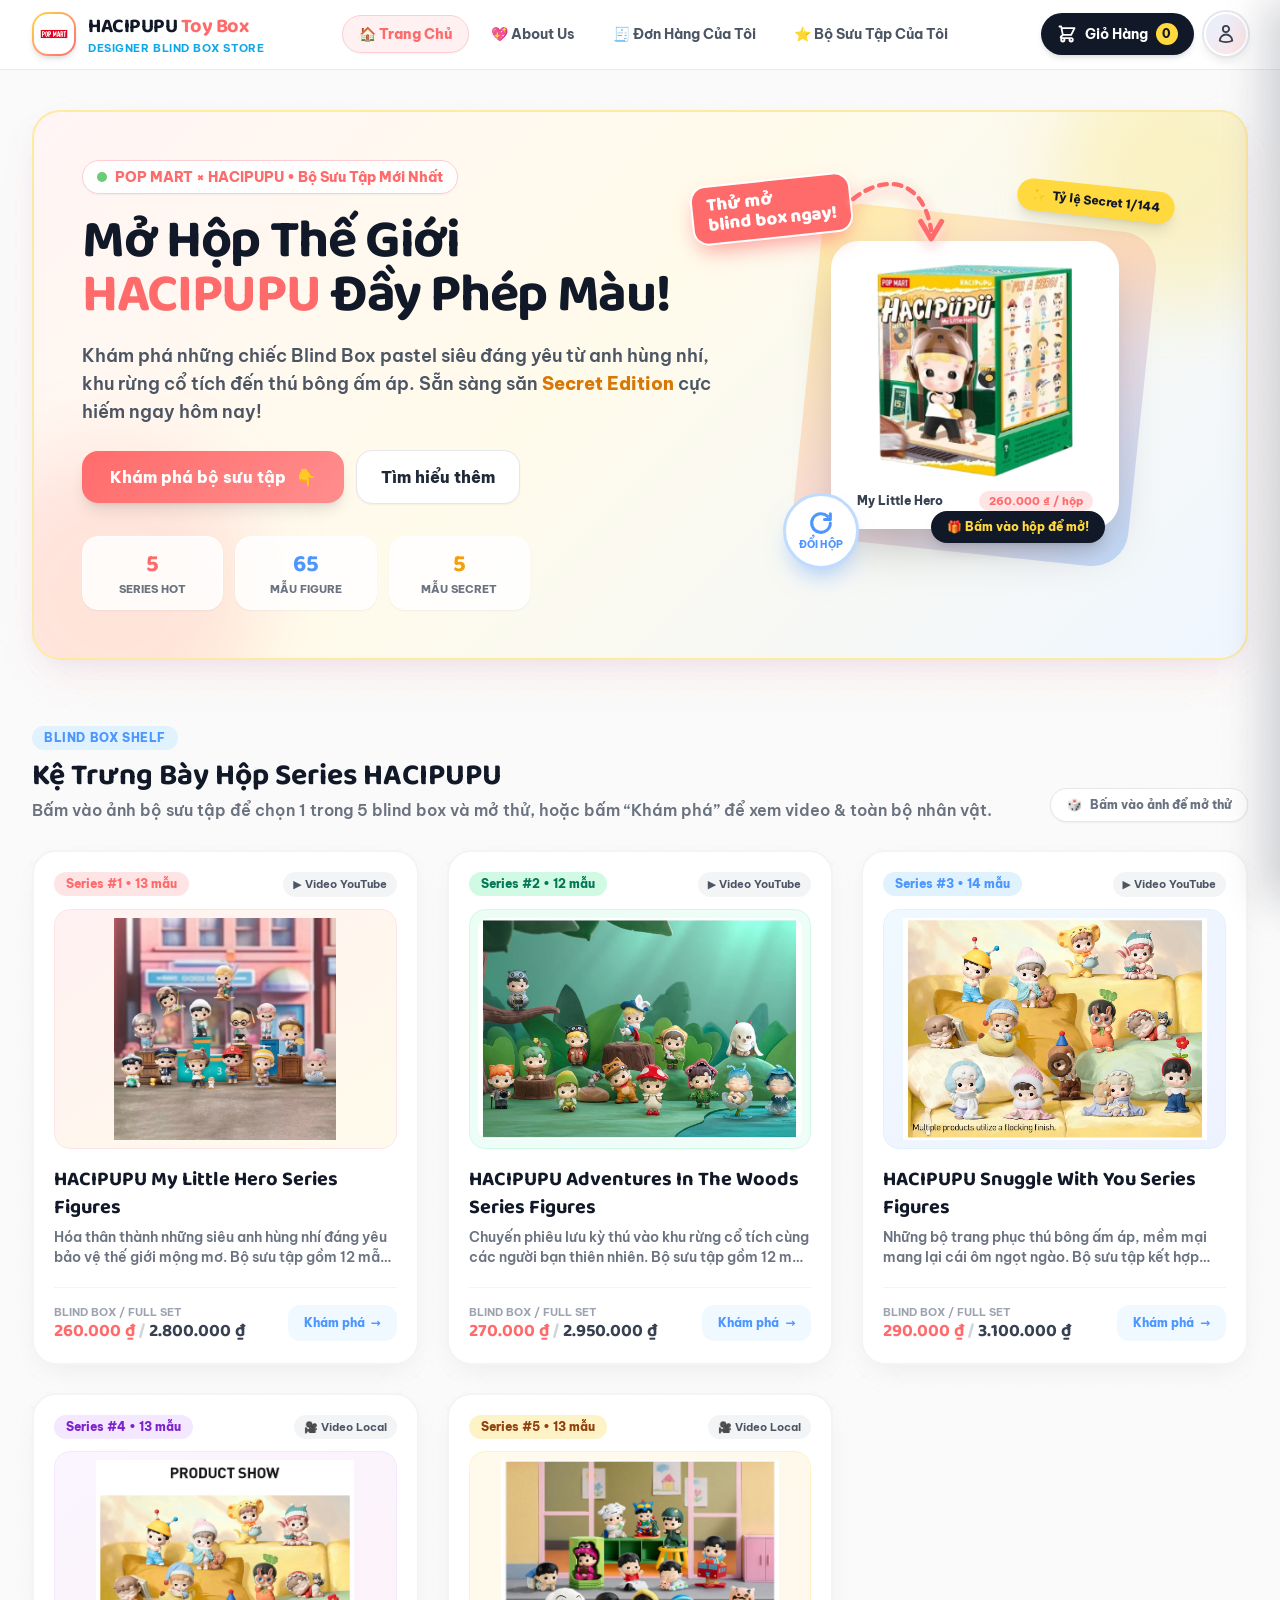
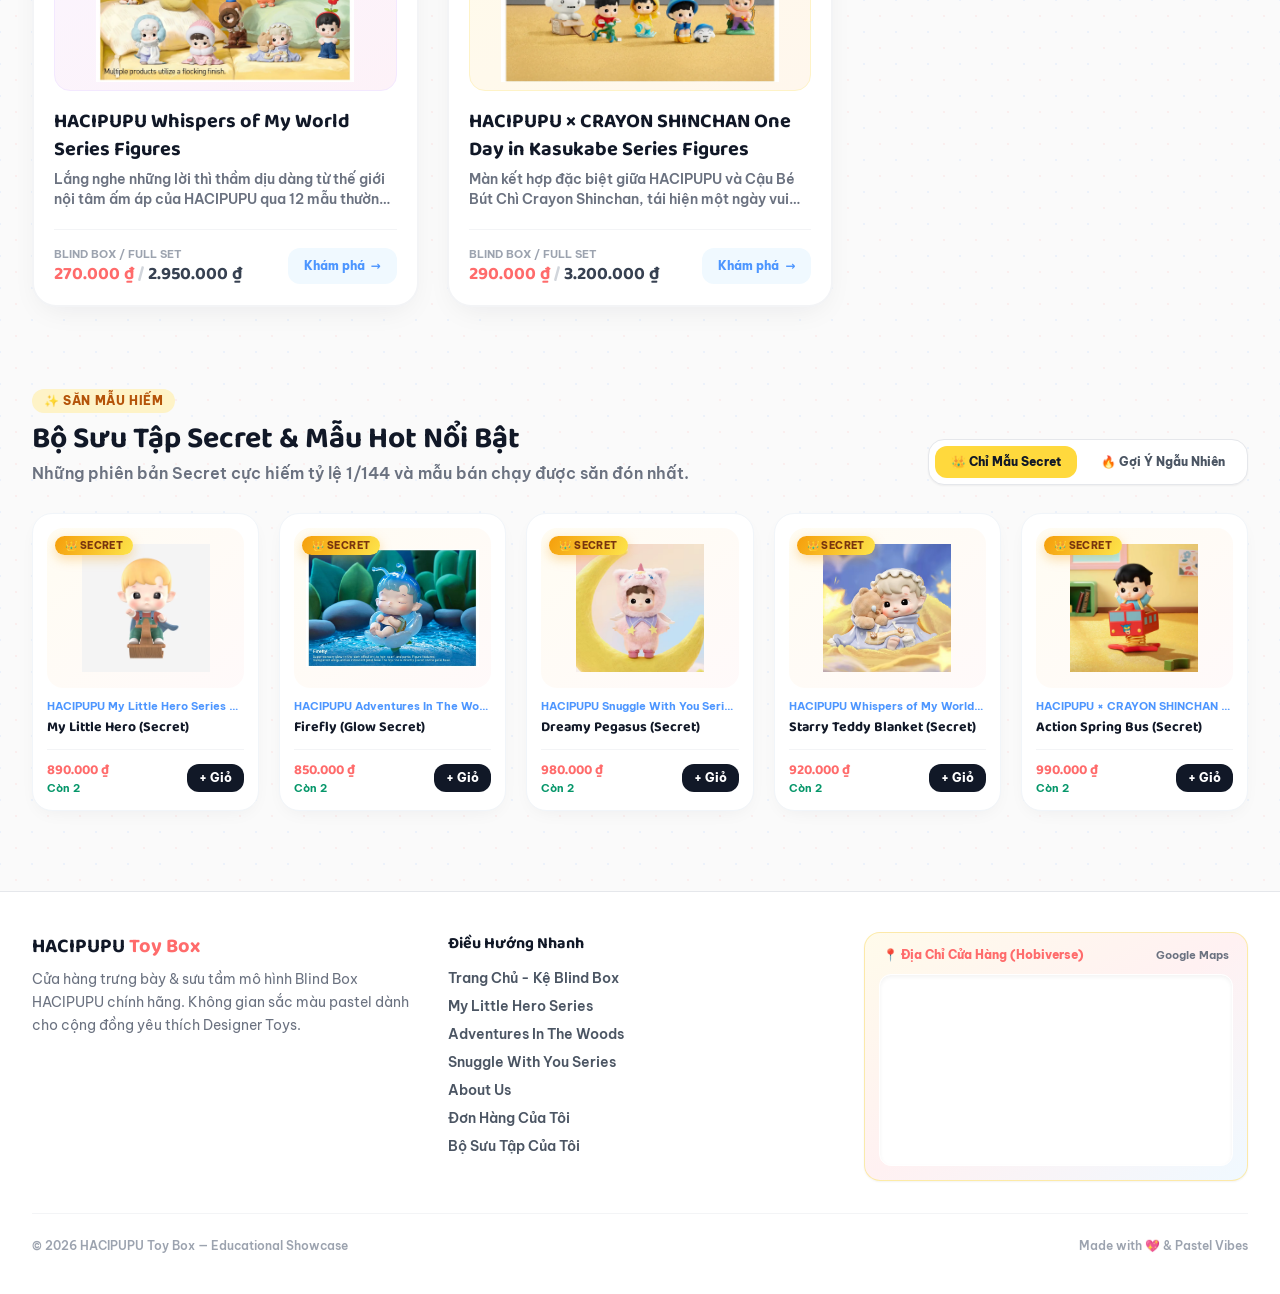
==== index.html @ b64dd97e "summary" ====
<!DOCTYPE html>
<html lang="vi">
<head>
  <meta charset="UTF-8" />
  <meta name="viewport" content="width=device-width, initial-scale=1.0" />
  <title>HACIPUPU Toy Box — Cửa Hàng Blind Box Chính Hãng</title>
  <link rel="preconnect" href="https://fonts.googleapis.com" />
  <link rel="preconnect" href="https://fonts.gstatic.com" crossorigin />
  <link href="https://fonts.googleapis.com/css2?family=Baloo+2:wght@600;700;800&family=Be+Vietnam+Pro:wght@400;500;600;700;800&display=swap" rel="stylesheet" />
  <link rel="stylesheet" href="css/styles.css" />
  <!-- Tailwind đã build sẵn (thay cho cdn.tailwindcss.com); đặt sau styles.css để giữ đúng thứ tự ưu tiên như bản CDN -->
  <link rel="stylesheet" href="css/tailwind.css" />
</head>
<body data-page="home" class="bg-toy-dots min-h-screen flex flex-col">
  <div id="site-header"></div>

  <main class="flex-1 max-w-7xl w-full mx-auto px-4 sm:px-6 lg:px-8 pt-6 sm:pt-10">
    <!-- Hero Banner -->
    <section class="hero-gradient rounded-[28px] p-6 sm:p-10 lg:p-12 relative overflow-hidden">
      <div class="absolute -top-16 -right-16 w-64 h-64 rounded-full bg-[#FFD93D]/25 blur-2xl pointer-events-none"></div>
      <div class="absolute -bottom-20 -left-16 w-72 h-72 rounded-full bg-[#FF6B6B]/15 blur-2xl pointer-events-none"></div>

      <div class="grid grid-cols-1 lg:grid-cols-12 gap-8 items-center relative z-10">
        <div class="lg:col-span-7 space-y-5">
          <div class="inline-flex items-center gap-2 px-3.5 py-1.5 rounded-full bg-white/90 border border-rose-200 shadow-sm text-xs sm:text-sm font-extrabold text-[#FF6B6B]">
            <span class="w-2.5 h-2.5 rounded-full bg-[#6BCB77] animate-pulse"></span>
            POP MART × HACIPUPU • Bộ Sưu Tập Mới Nhất
          </div>

          <h1 class="font-display font-bold text-3xl sm:text-5xl lg:text-[54px] text-gray-900 leading-[1.12] tracking-tight">
            Mở Hộp Thế Giới <br class="hidden sm:block" />
            <span class="text-[#FF6B6B]">HACIPUPU</span> Đầy Phép Màu!
          </h1>

          <p class="text-gray-600 text-base sm:text-lg max-w-2xl leading-relaxed font-semibold">
            Khám phá những chiếc Blind Box pastel siêu đáng yêu từ anh hùng nhí, khu rừng cổ tích đến thú bông ấm áp. Sẵn sàng săn <span class="text-amber-600 font-extrabold">Secret Edition</span> cực hiếm ngay hôm nay!
          </p>

          <div class="flex flex-wrap items-center gap-3 pt-1">
            <a
              href="#series-shelf"
              class="inline-flex items-center gap-2.5 px-7 py-3.5 rounded-2xl btn-coral font-extrabold text-base shadow-lg"
            >
              <span>Khám phá bộ sưu tập</span>
              <span>👇</span>
            </a>
            <a
              href="about.html"
              class="inline-flex items-center gap-2 px-6 py-3.5 rounded-2xl bg-white hover:bg-gray-50 text-gray-800 border border-gray-200 font-extrabold text-base shadow-sm transition"
            >
              <span>Tìm hiểu thêm</span>
            </a>
          </div>

          <div id="hero-stats" class="grid grid-cols-3 gap-3 pt-3 max-w-md">
            <div class="bg-white/85 rounded-2xl p-3 border border-white shadow-sm text-center">
              <div id="stat-series-count" class="font-display font-bold text-xl sm:text-2xl text-[#FF6B6B]">5</div>
              <div class="text-[11px] font-extrabold text-gray-500 uppercase">Series Hot</div>
            </div>
            <div class="bg-white/85 rounded-2xl p-3 border border-white shadow-sm text-center">
              <div id="stat-figure-count" class="font-display font-bold text-xl sm:text-2xl text-[#4D96FF]">65</div>
              <div class="text-[11px] font-extrabold text-gray-500 uppercase">Mẫu Figure</div>
            </div>
            <div class="bg-white/85 rounded-2xl p-3 border border-white shadow-sm text-center">
              <div id="stat-secret-count" class="font-display font-bold text-xl sm:text-2xl text-amber-500">5</div>
              <div class="text-[11px] font-extrabold text-gray-500 uppercase">Mẫu Secret</div>
            </div>
          </div>
        </div>

        <div class="lg:col-span-5 flex items-center justify-center">
          <div class="relative w-full max-w-sm aspect-square flex items-center justify-center">
            <div class="absolute inset-6 rounded-[36px] bg-gradient-to-br from-[#FFD93D]/40 via-[#FF6B6B]/20 to-[#4D96FF]/30 rotate-6"></div>

            <!-- Mũi tên chỉ vào hộp: làm nổi bật tính năng mở thử blind box -->
            <div class="hero-arrow" aria-hidden="true">
              <span class="hero-arrow-label">Thử mở<br />blind box ngay!</span>
              <!-- Mũi tên đi ra từ cạnh phải nhãn, vòng lên rồi cắm thẳng xuống hộp -->
              <svg class="hero-arrow-svg" viewBox="0 0 120 90" fill="none">
                <path d="M6 30 C 40 2, 86 4, 96 66" stroke="currentColor" stroke-width="5" stroke-linecap="round" stroke-dasharray="9 8" />
                <path d="M84 56 L96 76 L108 56" stroke="currentColor" stroke-width="6" stroke-linecap="round" stroke-linejoin="round" />
              </svg>
            </div>

            <button
              type="button"
              data-hero-open-box
              class="hero-open-box relative z-10 w-64 sm:w-72 bg-white rounded-[28px] p-4 shadow-2xl border-2 border-white animate-float text-left"
              aria-label="Mở ngay 1 blind box My Little Hero"
            >
              <img
                id="hero-main-box"
                src="img/HACIPUPU%20My%20Little%20Hero%20Series%20Figures/box-trim.png"
                alt="Hộp blind box My Little Hero"
                class="w-full h-56 object-contain"
                onerror="window.HacipupuApp.handleImgError(this)"
              />
              <div class="mt-2 flex items-center justify-between gap-2 px-2">
                <span id="hero-box-name" class="text-xs font-extrabold text-gray-700 truncate">My Little Hero</span>
                <span id="hero-box-price" class="shrink-0 px-2.5 py-0.5 rounded-full bg-rose-100 text-[#FF6B6B] text-[11px] font-extrabold">Blind Box</span>
              </div>
              <span class="hero-cta-pulse absolute -bottom-4 right-3 whitespace-nowrap px-4 py-2 rounded-full bg-gray-900 text-[#FFD93D] text-xs font-extrabold shadow-lg">
                🎁 Bấm vào hộp để mở!
              </span>
            </button>

            <!-- Nút đổi sang hộp của series khác -->
            <button type="button" id="hero-next-box" class="hero-next-btn" aria-label="Đổi sang hộp series khác" title="Đổi hộp khác">
              <svg viewBox="0 0 24 24" fill="none" stroke="currentColor" stroke-width="2.6" stroke-linecap="round" stroke-linejoin="round" class="w-7 h-7">
                <path d="M20 12a8 8 0 1 1-2.34-5.66" />
                <path d="M20 4v5h-5" />
              </svg>
              <span class="hero-next-label">Đổi hộp</span>
            </button>
            <div class="hidden sm:flex absolute -top-2 -right-2 z-20 px-3.5 py-2 rounded-2xl bg-[#FFD93D] text-gray-900 font-extrabold text-xs shadow-lg rotate-6 items-center gap-1.5">
              <span>✨</span> Tỷ lệ Secret 1/144
            </div>
          </div>
        </div>
      </div>
    </section>

    <!-- Series Showcase Grid -->
    <section id="series-shelf" class="mt-14 sm:mt-16 scroll-mt-24">
      <div class="flex flex-col sm:flex-row sm:items-end justify-between gap-4 mb-7">
        <div>
          <span class="inline-block px-3 py-1 rounded-full bg-sky-100 text-[#4D96FF] text-xs font-extrabold uppercase tracking-wider mb-2">
            Blind Box Shelf
          </span>
          <h2 class="font-display font-bold text-2xl sm:text-3xl text-gray-900">
            Kệ Trưng Bày Hộp Series HACIPUPU
          </h2>
          <p class="text-sm sm:text-base text-gray-500 font-semibold mt-1">
            Bấm vào ảnh bộ sưu tập để chọn 1 trong 5 blind box và mở thử, hoặc bấm “Khám phá” để xem video & toàn bộ nhân vật.
          </p>
        </div>
        <div class="inline-flex items-center gap-2 text-xs font-extrabold text-gray-500 bg-white px-4 py-2 rounded-full border border-gray-200 shadow-sm">
          <span>🎲</span> Bấm vào ảnh để mở thử
        </div>
      </div>

      <div id="series-grid" class="grid grid-cols-1 sm:grid-cols-2 lg:grid-cols-3 gap-6 sm:gap-7">
        <!-- Skeleton placeholders -->
        <div class="h-96 rounded-3xl bg-white border border-gray-100 animate-pulse"></div>
        <div class="h-96 rounded-3xl bg-white border border-gray-100 animate-pulse"></div>
        <div class="h-96 rounded-3xl bg-white border border-gray-100 animate-pulse"></div>
      </div>
    </section>

    <!-- Featured / Secret Figures Strip -->
    <section class="mt-16 sm:mt-20">
      <div class="flex flex-col sm:flex-row sm:items-end justify-between gap-4 mb-7">
        <div>
          <span class="inline-block px-3 py-1 rounded-full bg-amber-100 text-amber-700 text-xs font-extrabold uppercase tracking-wider mb-2">
            ✨ Săn Mẫu Hiếm
          </span>
          <h2 class="font-display font-bold text-2xl sm:text-3xl text-gray-900">
            Bộ Sưu Tập Secret & Mẫu Hot Nổi Bật
          </h2>
          <p class="text-sm sm:text-base text-gray-500 font-semibold mt-1">
            Những phiên bản Secret cực hiếm tỷ lệ 1/144 và mẫu bán chạy được săn đón nhất.
          </p>
        </div>
        <div class="inline-flex items-center gap-2 bg-white p-1.5 rounded-2xl border border-gray-200 shadow-sm">
          <button
            type="button"
            data-strip-filter="secret"
            class="px-4 py-2 rounded-xl text-xs font-extrabold bg-[#FFD93D] text-gray-900 cursor-pointer transition"
          >👑 Chỉ Mẫu Secret</button>
          <button
            type="button"
            data-strip-filter="popular"
            class="px-4 py-2 rounded-xl text-xs font-extrabold text-gray-600 hover:bg-gray-100 cursor-pointer transition"
          >🔥 Gợi Ý Ngẫu Nhiên</button>
        </div>
      </div>

      <div id="featured-figures-grid" class="grid grid-cols-2 sm:grid-cols-3 lg:grid-cols-5 gap-4 sm:gap-5"></div>
    </section>
  </main>

  <div id="site-footer"></div>

  <script src="data/seed.js"></script>
  <script src="js/store.js"></script>
  <script src="js/app.js"></script>
  <script src="js/blindbox.js"></script>
  <script src="js/index.js"></script>
</body>
</html>
---- css/styles.css ----
:root {
  --coral: #FF6B6B;
  --coral-soft: #FFE5E5;
  --yellow: #FFD93D;
  --yellow-soft: #FFF6CC;
  --mint: #6BCB77;
  --mint-soft: #E3F9E6;
  --sky: #4D96FF;
  --sky-soft: #E6F0FF;
  --lavender: #A78BFA;
  --lavender-soft: #F3EFFF;
  --bg: #FAFAFA;
  --ink: #1F2937;
  --muted: #6B7280;
  --card-radius: 22px;
}

* {
  box-sizing: border-box;
}

html {
  scroll-behavior: smooth;
}

body {
  margin: 0;
  background-color: var(--bg);
  color: var(--ink);
  font-family: 'Be Vietnam Pro', 'Segoe UI', system-ui, -apple-system, sans-serif;
  -webkit-font-smoothing: antialiased;
  overflow-x: hidden;
}

h1, h2, h3, h4, .font-display {
  font-family: 'Baloo 2', 'Be Vietnam Pro', 'Segoe UI', system-ui, sans-serif;
}

/* Playful dot grid background accent */
.bg-toy-dots {
  background-color: #FAFAFA;
  background-image:
    radial-gradient(rgba(255, 107, 107, 0.08) 1.5px, transparent 1.5px),
    radial-gradient(rgba(77, 150, 255, 0.08) 1.5px, transparent 1.5px);
  background-size: 32px 32px;
  background-position: 0 0, 16px 16px;
}

/* Pastel hero gradient */
.hero-gradient {
  background: linear-gradient(135deg, #FFF5F5 0%, #FFFBEB 45%, #EFF6FF 100%);
  border: 2px solid rgba(255, 217, 61, 0.45);
  box-shadow: 0 20px 50px -15px rgba(255, 107, 107, 0.16), 0 8px 24px -10px rgba(77, 150, 255, 0.14);
}

/* Glass sticky navbar */
.glass-nav {
  background: rgba(255, 255, 255, 0.88);
  backdrop-filter: blur(14px);
  -webkit-backdrop-filter: blur(14px);
  border-bottom: 1.5px solid rgba(229, 231, 235, 0.8);
}

/* Blind Box 3D Hover Tilt Card */
.blind-box-card {
  border-radius: 24px;
  background: #FFFFFF;
  border: 2px solid #F3F4F6;
  box-shadow: 0 10px 30px -10px rgba(17, 24, 39, 0.08);
  transition: transform 0.35s cubic-bezier(0.22, 1, 0.36, 1),
              box-shadow 0.35s cubic-bezier(0.22, 1, 0.36, 1),
              border-color 0.3s ease;
  position: relative;
  overflow: hidden;
  cursor: pointer;
}

.blind-box-card:hover {
  transform: rotate(-2deg) scale(1.03) translateY(-6px);
  box-shadow: 0 24px 44px -12px rgba(255, 107, 107, 0.22), 0 10px 20px -8px rgba(77, 150, 255, 0.18);
  border-color: var(--yellow);
}

.blind-box-card .box-reveal-badge {
  opacity: 0;
  transform: translateY(10px) scale(0.95);
  transition: all 0.28s cubic-bezier(0.22, 1, 0.36, 1);
}

.blind-box-card:hover .box-reveal-badge {
  opacity: 1;
  transform: translateY(0) scale(1);
}

.blind-box-card .box-art {
  transition: transform 0.4s cubic-bezier(0.22, 1, 0.36, 1);
}

.blind-box-card:hover .box-art {
  transform: scale(1.07) rotate(2deg);
}

/* Individual Figure Card */
.figure-card {
  border-radius: 20px;
  background: #FFFFFF;
  border: 1.5px solid #F1F5F9;
  box-shadow: 0 6px 20px -8px rgba(15, 23, 42, 0.07);
  transition: transform 0.25s ease, box-shadow 0.25s ease, border-color 0.25s ease;
}

.figure-card:hover {
  transform: translateY(-4px);
  box-shadow: 0 16px 30px -10px rgba(77, 150, 255, 0.18);
  border-color: #BFDBFE;
}

/* Shimmering Golden SECRET badge */
.secret-badge {
  background: linear-gradient(120deg, #F59E0B, #FDE047, #F59E0B);
  background-size: 200% auto;
  color: #78350F;
  font-weight: 800;
  letter-spacing: 0.04em;
  box-shadow: 0 4px 12px rgba(245, 158, 11, 0.35);
  animation: shimmer 2.5s linear infinite;
}

@keyframes shimmer {
  0% { background-position: 0% center; }
  100% { background-position: 200% center; }
}

/* Gentle floating animation for hero items */
@keyframes floatSlow {
  0%, 100% { transform: translateY(0px) rotate(0deg); }
  50% { transform: translateY(-10px) rotate(2deg); }
}

.animate-float {
  animation: floatSlow 4.2s ease-in-out infinite;
}

.animate-float-delay {
  animation: floatSlow 4.8s ease-in-out 1.1s infinite;
}

/* Responsive 16:9 Media Container */
.video-aspect {
  position: relative;
  width: 100%;
  padding-top: 56.25%;
  border-radius: 20px;
  overflow: hidden;
  background: #111827;
  box-shadow: 0 14px 32px -12px rgba(17, 24, 39, 0.28);
}

.video-aspect iframe,
.video-aspect video {
  position: absolute;
  inset: 0;
  width: 100%;
  height: 100%;
  border: 0;
  object-fit: cover;
}

/* Slide-over Cart Drawer */
.cart-backdrop {
  position: fixed;
  inset: 0;
  background: rgba(17, 24, 39, 0.45);
  backdrop-filter: blur(4px);
  z-index: 60;
  opacity: 0;
  pointer-events: none;
  transition: opacity 0.25s ease;
}

.cart-backdrop.open {
  opacity: 1;
  pointer-events: auto;
}

.cart-drawer {
  position: fixed;
  top: 0;
  right: 0;
  height: 100%;
  width: min(440px, 100vw);
  background: #FFFFFF;
  z-index: 70;
  box-shadow: -16px 0 40px rgba(15, 23, 42, 0.18);
  transform: translateX(100%);
  transition: transform 0.32s cubic-bezier(0.22, 1, 0.36, 1);
  display: flex;
  flex-direction: column;
}

.cart-drawer.open {
  transform: translateX(0);
}

/* Lightbox / Modals */
.modal-overlay {
  position: fixed;
  inset: 0;
  background: rgba(17, 24, 39, 0.62);
  backdrop-filter: blur(6px);
  z-index: 80;
  display: none;
  align-items: center;
  justify-content: center;
  padding: 16px;
}

.modal-overlay.open {
  display: flex;
  animation: fadeIn 0.2s ease;
}

@keyframes fadeIn {
  from { opacity: 0; }
  to { opacity: 1; }
}

/* Toast Notifications */
.toast-stack {
  position: fixed;
  bottom: 24px;
  right: 24px;
  z-index: 95;
  display: flex;
  flex-direction: column;
  gap: 10px;
  pointer-events: none;
}

.toast-item {
  pointer-events: auto;
  min-width: 260px;
  max-width: 360px;
  border-radius: 16px;
  padding: 12px 16px;
  background: #FFFFFF;
  color: var(--ink);
  box-shadow: 0 16px 32px -8px rgba(15, 23, 42, 0.22);
  border-left: 5px solid var(--mint);
  display: flex;
  align-items: center;
  gap: 10px;
  font-size: 0.92rem;
  font-weight: 700;
  animation: slideUpToast 0.28s cubic-bezier(0.22, 1, 0.36, 1);
}

.toast-item.error {
  border-left-color: var(--coral);
}

.toast-item.info {
  border-left-color: var(--sky);
}

@keyframes slideUpToast {
  from { opacity: 0; transform: translateY(16px) scale(0.96); }
  to { opacity: 1; transform: translateY(0) scale(1); }
}

/* Custom buttons */
.btn-coral {
  background: linear-gradient(135deg, #FF6B6B, #FF8E8E);
  color: #FFFFFF;
  box-shadow: 0 8px 20px -6px rgba(255, 107, 107, 0.55);
  transition: transform 0.18s ease, box-shadow 0.18s ease, filter 0.18s ease;
}

.btn-coral:hover:not(:disabled) {
  transform: translateY(-2px);
  box-shadow: 0 12px 24px -6px rgba(255, 107, 107, 0.65);
  filter: brightness(1.03);
}

.btn-sky {
  background: linear-gradient(135deg, #4D96FF, #6BA8FF);
  color: #FFFFFF;
  box-shadow: 0 8px 18px -6px rgba(77, 150, 255, 0.45);
  transition: transform 0.18s ease, box-shadow 0.18s ease;
}

.btn-sky:hover:not(:disabled) {
  transform: translateY(-1px);
  box-shadow: 0 10px 22px -6px rgba(77, 150, 255, 0.55);
}

button:disabled {
  opacity: 0.52;
  cursor: not-allowed;
}

/* Subtle custom scrollbar */
::-webkit-scrollbar {
  width: 8px;
  height: 8px;
}

::-webkit-scrollbar-track {
  background: #F3F4F6;
}

::-webkit-scrollbar-thumb {
  background: #CBD5E1;
  border-radius: 999px;
}

::-webkit-scrollbar-thumb:hover {
  background: #94A3B8;
}

/* ===================== Tài khoản (avatar góc phải) ===================== */
.account-avatar {
  position: relative;
  width: 44px;
  height: 44px;
  border-radius: 999px;
  display: inline-flex;
  align-items: center;
  justify-content: center;
  background: linear-gradient(135deg, #E6F0FF, #FFE5E5);
  color: #374151;
  border: 2px solid #FFFFFF;
  box-shadow: 0 0 0 2px #E5E7EB, 0 6px 14px -6px rgba(15, 23, 42, 0.25);
  cursor: pointer;
  transition: transform 0.18s ease, box-shadow 0.18s ease;
}
.account-avatar:hover { transform: translateY(-1px); box-shadow: 0 0 0 2px var(--sky), 0 8px 18px -6px rgba(77, 150, 255, 0.4); }
.account-avatar.is-staff { background: linear-gradient(135deg, #6BCB77, #34D399); color: #FFFFFF; box-shadow: 0 0 0 2px #A7F3D0, 0 6px 14px -6px rgba(16, 185, 129, 0.5); }
.account-dot { position: absolute; right: -1px; bottom: -1px; width: 12px; height: 12px; border-radius: 999px; background: #10B981; border: 2px solid #FFFFFF; }

.account-menu {
  position: absolute;
  right: 0;
  top: calc(100% + 10px);
  width: 250px;
  background: #FFFFFF;
  border-radius: 18px;
  border: 1px solid #E5E7EB;
  box-shadow: 0 20px 40px -12px rgba(15, 23, 42, 0.25);
  overflow: hidden;
  z-index: 60;
  animation: fadeIn 0.15s ease;
}
.account-menu-item { display: block; padding: 11px 16px; font-size: 0.875rem; font-weight: 700; color: #374151; cursor: pointer; }
.account-menu-item:hover { background: #FFF5F5; color: var(--coral); }

/* ===================== Thanh toán ===================== */
.pay-option {
  display: flex;
  flex-direction: column;
  align-items: center;
  gap: 2px;
  padding: 10px 6px;
  border-radius: 14px;
  border: 2px solid #E5E7EB;
  background: #FFFFFF;
  font-size: 0.75rem;
  font-weight: 800;
  color: #4B5563;
  text-align: center;
  cursor: pointer;
  transition: border-color 0.15s ease, background 0.15s ease;
}
.pay-option:hover { border-color: #BFDBFE; }
.pay-option.active { border-color: var(--sky); background: var(--sky-soft); color: #1D4ED8; }
.pay-option:focus-within { outline: 2px solid var(--sky); outline-offset: 2px; }
.pay-panel { border-radius: 14px; background: #FFFFFF; border: 1px dashed #CBD5E1; padding: 12px; font-size: 0.8rem; font-weight: 600; color: #4B5563; }
.qr-box { width: 180px; height: 180px; background: #FFFFFF; border-radius: 14px; border: 1px solid #E5E7EB; padding: 6px; }
.qr-box svg { width: 100%; height: 100%; display: block; }
.qr-fallback { height: 100%; display: flex; flex-direction: column; align-items: center; justify-content: center; font-weight: 800; font-size: 2rem; color: #9CA3AF; }
.qr-fallback span { font-size: 0.7rem; }

/* ===================== Blind box: chọn 1 trong 5 hộp ===================== */
.bb-panel {
  position: relative;
  width: min(860px, 100%);
  max-height: 94vh;
  overflow-y: auto;
  border-radius: 30px;
  background: linear-gradient(160deg, #FFF5F5 0%, #FFFBEB 45%, #F3EFFF 100%);
  border: 2px solid #FFFFFF;
  box-shadow: 0 30px 80px -20px rgba(17, 24, 39, 0.5);
}
.bb-stage { position: relative; min-height: 320px; margin: 18px 20px 20px; display: flex; align-items: center; justify-content: center; overflow: hidden; border-radius: 24px; }
.bb-boxes { position: relative; z-index: 2; display: flex; flex-wrap: wrap; justify-content: center; gap: 14px; padding: 24px 8px 36px; }
.bb-box {
  position: relative;
  width: 132px;
  height: 160px;
  border-radius: 20px;
  background: #FFFFFF;
  border: 3px solid transparent;
  box-shadow: 0 12px 24px -12px rgba(17, 24, 39, 0.35);
  padding: 10px;
  cursor: pointer;
  animation: bbFloat 3.2s ease-in-out infinite;
  animation-delay: calc(var(--i) * -0.6s);
  transition: transform 0.3s cubic-bezier(0.22, 1, 0.36, 1), opacity 0.3s ease, border-color 0.2s ease, filter 0.3s ease;
}
.bb-box img { width: 100%; height: 100%; object-fit: contain; pointer-events: none; user-select: none; }
.bb-box.has-label { height: 196px; display: flex; flex-direction: column; gap: 6px; padding: 14px 12px 10px; }
.bb-box.has-label img { flex: 1; min-height: 0; height: auto; }
.bb-box-label { min-height: 2.4em; }
.bb-box-label { display: block; font-size: 0.7rem; font-weight: 800; line-height: 1.2; color: #374151; text-align: center; overflow: hidden; display: -webkit-box; -webkit-line-clamp: 2; -webkit-box-orient: vertical; }
.hero-open-box { cursor: pointer; }
.hero-open-box:hover { box-shadow: 0 0 0 3px #FFD93D, 0 25px 50px -12px rgba(0, 0, 0, 0.25); }
.hero-open-box:focus-visible { outline: 3px solid #4D96FF; outline-offset: 4px; }

/* Mũi tên chỉ vào hộp ở banner */
.hero-arrow { position: absolute; z-index: 30; left: -44px; top: -30px; display: flex; flex-direction: row; align-items: flex-start; color: var(--coral); pointer-events: none; animation: heroArrowNudge 1.4s ease-in-out infinite; }
.hero-arrow-label {
  font-family: 'Baloo 2', sans-serif; font-weight: 800; font-size: 1.15rem; line-height: 1.1;
  color: #FFFFFF; background: var(--coral); padding: 8px 14px; border-radius: 16px; border: 2px solid #FFFFFF;
  box-shadow: 0 10px 22px -6px rgba(255, 107, 107, 0.7); transform: rotate(-6deg);
}
/* Mũi tên đủ dài để đầu mũi tên nằm bên trong hộp */
.hero-arrow-svg { width: 104px; height: 78px; margin: -6px 0 0 -4px; flex-shrink: 0; filter: drop-shadow(0 3px 4px rgba(255, 255, 255, 0.9)) drop-shadow(0 3px 6px rgba(255, 107, 107, 0.45)); }
@media (min-width: 1280px) {
  .hero-arrow { left: -92px; top: -14px; }
}

/* Nút vòng tròn đổi hộp (thay cho ảnh hộp nhỏ) */
.hero-next-btn {
  position: absolute; left: 0; bottom: 8px; z-index: 25;
  width: 76px; height: 76px; border-radius: 999px;
  display: flex; flex-direction: column; align-items: center; justify-content: center; gap: 1px;
  background: #FFFFFF; color: var(--sky);
  border: 3px solid #BFDBFE;
  box-shadow: 0 14px 26px -10px rgba(77, 150, 255, 0.55);
  cursor: pointer; transition: transform 0.2s ease, background 0.2s ease, color 0.2s ease, border-color 0.2s ease;
}
.hero-next-btn:hover { background: var(--sky); color: #FFFFFF; border-color: var(--sky); transform: scale(1.06); }
.hero-next-btn:focus-visible { outline: 3px solid #FFD93D; outline-offset: 3px; }
@media (max-width: 639px) {
  .hero-next-btn { width: 58px; height: 58px; left: -8px; bottom: -6px; }
  .hero-next-btn svg { width: 22px; height: 22px; }
  #hero-box-name { padding-left: 1.75rem; }
  .hero-arrow { left: -4px; }
  .hero-arrow-label { font-size: 1rem; }
}
.hero-next-label { font-size: 0.62rem; font-weight: 800; text-transform: uppercase; letter-spacing: 0.02em; }
.hero-next-btn.is-spinning svg { animation: heroSpin 0.5s cubic-bezier(0.22, 1, 0.36, 1); }
@keyframes heroSpin { from { transform: rotate(0); } to { transform: rotate(360deg); } }

/* Hiệu ứng đổi ảnh hộp */
.hero-swap-out { animation: heroSwapOut 0.18s ease-in forwards; }
.hero-swap-in { animation: heroSwapIn 0.45s cubic-bezier(0.34, 1.56, 0.64, 1); }
@keyframes heroSwapOut { to { opacity: 0; transform: scale(0.7) rotate(-12deg); } }
@keyframes heroSwapIn { from { opacity: 0; transform: scale(0.7) rotate(12deg); } to { opacity: 1; transform: none; } }

/* Hộp duy nhất khi mở ngay từ banner */
.bb-box.bb-box-solo { width: 170px; height: 210px; cursor: default; }
@keyframes heroArrowNudge {
  0%, 100% { transform: translate(0, 0); }
  50% { transform: translate(0, 7px); }
}
.hero-cta-pulse { animation: heroCtaPulse 1.6s ease-in-out infinite; }
@keyframes heroCtaPulse {
  0%, 100% { box-shadow: 0 0 0 0 rgba(255, 217, 61, 0.7), 0 10px 15px -3px rgba(0, 0, 0, 0.2); }
  50% { box-shadow: 0 0 0 10px rgba(255, 217, 61, 0), 0 10px 15px -3px rgba(0, 0, 0, 0.2); }
}
@media (prefers-reduced-motion: reduce) {
  .hero-arrow, .hero-cta-pulse { animation: none; }
}
.bb-box-num { position: absolute; top: -10px; left: -10px; width: 28px; height: 28px; border-radius: 999px; background: #1F2937; color: #FFD93D; font-weight: 800; font-size: 0.8rem; display: flex; align-items: center; justify-content: center; }
.bb-box:hover { border-color: #FFD93D; }
.bb-boxes.has-selection .bb-box:not(.is-selected) { opacity: 0.55; filter: saturate(0.6); transform: scale(0.94); }
.bb-box.is-selected { border-color: var(--coral); animation: none; transform: translateY(-16px) scale(1.08); box-shadow: 0 24px 40px -14px rgba(255, 107, 107, 0.6); }
.bb-box.is-selected::after { content: "Bấm để mở!"; position: absolute; left: 50%; bottom: -30px; transform: translateX(-50%); white-space: nowrap; font-size: 0.72rem; font-weight: 800; color: var(--coral); animation: bbBlink 1s ease-in-out infinite; }
.bb-boxes.is-opening .bb-box:not(.is-chosen) { opacity: 0; transform: scale(0.6) translateY(30px); pointer-events: none; transition-duration: 0.35s; }
/* Hộp được chọn bay vào giữa sân khấu (--dx, --dy tính bằng JS) và to ra một chút */
.bb-boxes.is-opening .bb-box.is-chosen {
  animation: none;
  z-index: 3;
  border-color: #FFD93D;
  transform: translate(var(--dx, 0px), var(--dy, 0px)) scale(1.35);
  box-shadow: 0 0 0 6px rgba(255, 217, 61, 0.35), 0 30px 60px -18px rgba(255, 107, 107, 0.6);
  transition: transform 0.7s cubic-bezier(0.34, 1.3, 0.64, 1), box-shadow 0.7s ease, border-color 0.3s ease;
}
.bb-boxes.is-opening .bb-box.is-chosen::after { display: none; }
.bb-box.bb-shake { animation: bbShake 1.1s cubic-bezier(.36,.07,.19,.97) both; }
.bb-box.bb-burst { animation: bbBurst 0.4s ease-in forwards; }

.bb-rays {
  position: absolute; inset: -50%; z-index: 0; opacity: 0;
  background: repeating-conic-gradient(from 0deg, rgba(255, 217, 61, 0.35) 0deg 10deg, transparent 10deg 20deg);
  transition: opacity 0.4s ease;
}
.bb-stage.is-revealed .bb-rays { opacity: 1; animation: bbSpin 14s linear infinite; }
.bb-stage.is-secret .bb-rays { background: repeating-conic-gradient(from 0deg, rgba(245, 158, 11, 0.55) 0deg 8deg, rgba(253, 224, 71, 0.15) 8deg 16deg); }
.bb-flash { position: absolute; left: 50%; top: 50%; width: 40px; height: 40px; margin: -20px 0 0 -20px; border-radius: 999px; background: radial-gradient(circle, #FFFFFF 0%, rgba(255, 255, 255, 0.85) 40%, rgba(255, 217, 61, 0) 70%); opacity: 0; z-index: 4; pointer-events: none; }
.bb-stage.is-flashing .bb-flash { animation: bbFlash 0.7s ease-out forwards; }

.bb-reveal { position: relative; z-index: 3; text-align: center; padding: 20px; }
.bb-figure { width: 230px; height: 230px; margin: 0 auto; border-radius: 28px; background: #FFFFFF; padding: 12px; box-shadow: 0 24px 50px -16px rgba(17, 24, 39, 0.45); animation: bbPop 0.7s cubic-bezier(0.34, 1.56, 0.64, 1) both; }
.bb-stage.is-secret .bb-figure { box-shadow: 0 0 0 4px #FDE047, 0 0 40px 6px rgba(245, 158, 11, 0.55); }
.bb-figure img { width: 100%; height: 100%; object-fit: contain; }
.bb-name { animation: fadeIn 0.6s ease 0.35s both; }

.bb-confetti { position: absolute; left: 50%; top: 45%; z-index: 5; pointer-events: none; }
.bb-confetti i { position: absolute; left: 0; top: 0; border-radius: 2px; opacity: 0; animation: bbConfetti var(--d) cubic-bezier(0.22, 1, 0.36, 1) forwards; }

@keyframes bbFloat { 0%, 100% { transform: translateY(0) rotate(-1.5deg); } 50% { transform: translateY(-8px) rotate(1.5deg); } }
@keyframes bbBlink { 0%, 100% { opacity: 1; } 50% { opacity: 0.4; } }
@keyframes bbShake {
  0% { transform: translate(var(--dx, 0px), var(--dy, 0px)) scale(1.35) rotate(0); }
  10%, 50% { transform: translate(var(--dx, 0px), var(--dy, 0px)) scale(1.35) rotate(-7deg) translateX(-4px); }
  20%, 60% { transform: translate(var(--dx, 0px), var(--dy, 0px)) scale(1.38) rotate(7deg) translateX(4px); }
  30%, 70% { transform: translate(var(--dx, 0px), var(--dy, 0px)) scale(1.4) rotate(-10deg); }
  40%, 80% { transform: translate(var(--dx, 0px), var(--dy, 0px)) scale(1.42) rotate(10deg); }
  90% { transform: translate(var(--dx, 0px), var(--dy, 0px)) scale(1.48) rotate(-4deg); }
  100% { transform: translate(var(--dx, 0px), var(--dy, 0px)) scale(1.5) rotate(0); }
}
@keyframes bbBurst {
  from { transform: translate(var(--dx, 0px), var(--dy, 0px)) scale(1.5); }
  to { transform: translate(var(--dx, 0px), var(--dy, 0px)) scale(2.1) rotate(8deg); opacity: 0; filter: brightness(2.2) blur(3px); }
}
@keyframes bbFlash { 0% { opacity: 0; transform: scale(0.2); } 30% { opacity: 1; } 100% { opacity: 0; transform: scale(22); } }
@keyframes bbPop { 0% { transform: scale(0.1) rotate(-25deg); opacity: 0; } 100% { transform: scale(1) rotate(0); opacity: 1; } }
@keyframes bbSpin { to { transform: rotate(360deg); } }
@keyframes bbConfetti {
  0% { opacity: 1; transform: translate(0, 0) rotate(0); }
  70% { opacity: 1; }
  100% { opacity: 0; transform: translate(var(--x), calc(var(--y) + 260px)) rotate(var(--r)); }
}

@media (max-width: 640px) {
  .bb-box { width: 96px; height: 118px; }
  .bb-figure { width: 180px; height: 180px; }
}

/* ===================== Bộ sưu tập: mẫu chưa có = bóng đen mờ ===================== */
.collect-card { position: relative; border-radius: 20px; background: #FFFFFF; border: 2px solid #F1F5F9; padding: 10px; transition: transform 0.2s ease, border-color 0.2s ease, box-shadow 0.2s ease; }
.collect-card:hover { transform: translateY(-3px); box-shadow: 0 14px 28px -12px rgba(15, 23, 42, 0.2); }
.collect-card.is-owned { border-color: #A7F3D0; }
.collect-card.is-owned.is-secret { border-color: #FDE047; background: linear-gradient(180deg, #FFFBEB, #FFFFFF); }
.collect-art { position: relative; height: 130px; border-radius: 14px; overflow: hidden; background: #F8FAFC; display: flex; align-items: center; justify-content: center; }
.collect-art img { max-width: 100%; max-height: 100%; object-fit: contain; transition: filter 0.4s ease, opacity 0.4s ease, transform 0.4s ease; }
.collect-card:not(.is-owned) .collect-art { background: #1F2937; }
.collect-card:not(.is-owned) .collect-art img { filter: grayscale(1) brightness(0.22) contrast(1.4) blur(4px); opacity: 0.85; transform: scale(1.04); }
.collect-unknown { position: absolute; inset: 0; display: flex; align-items: center; justify-content: center; font-family: 'Baloo 2', sans-serif; font-weight: 800; font-size: 2.4rem; color: rgba(255, 255, 255, 0.6); text-shadow: 0 2px 8px rgba(0, 0, 0, 0.5); }
.collect-card.is-owned .collect-unknown { display: none; }

/* ===================== Trang nhân viên ===================== */
.admin-label { display: block; font-size: 0.75rem; font-weight: 800; color: #4B5563; margin-bottom: 4px; }
.admin-input { width: 100%; padding: 10px 14px; border-radius: 12px; border: 1px solid #E5E7EB; font-size: 0.875rem; font-weight: 600; }
.admin-input:focus { outline: none; box-shadow: 0 0 0 2px #4D96FF; border-color: transparent; }

@media (prefers-reduced-motion: reduce) {
  .bb-box, .bb-rays, .animate-float, .animate-float-delay { animation: none !important; }
}
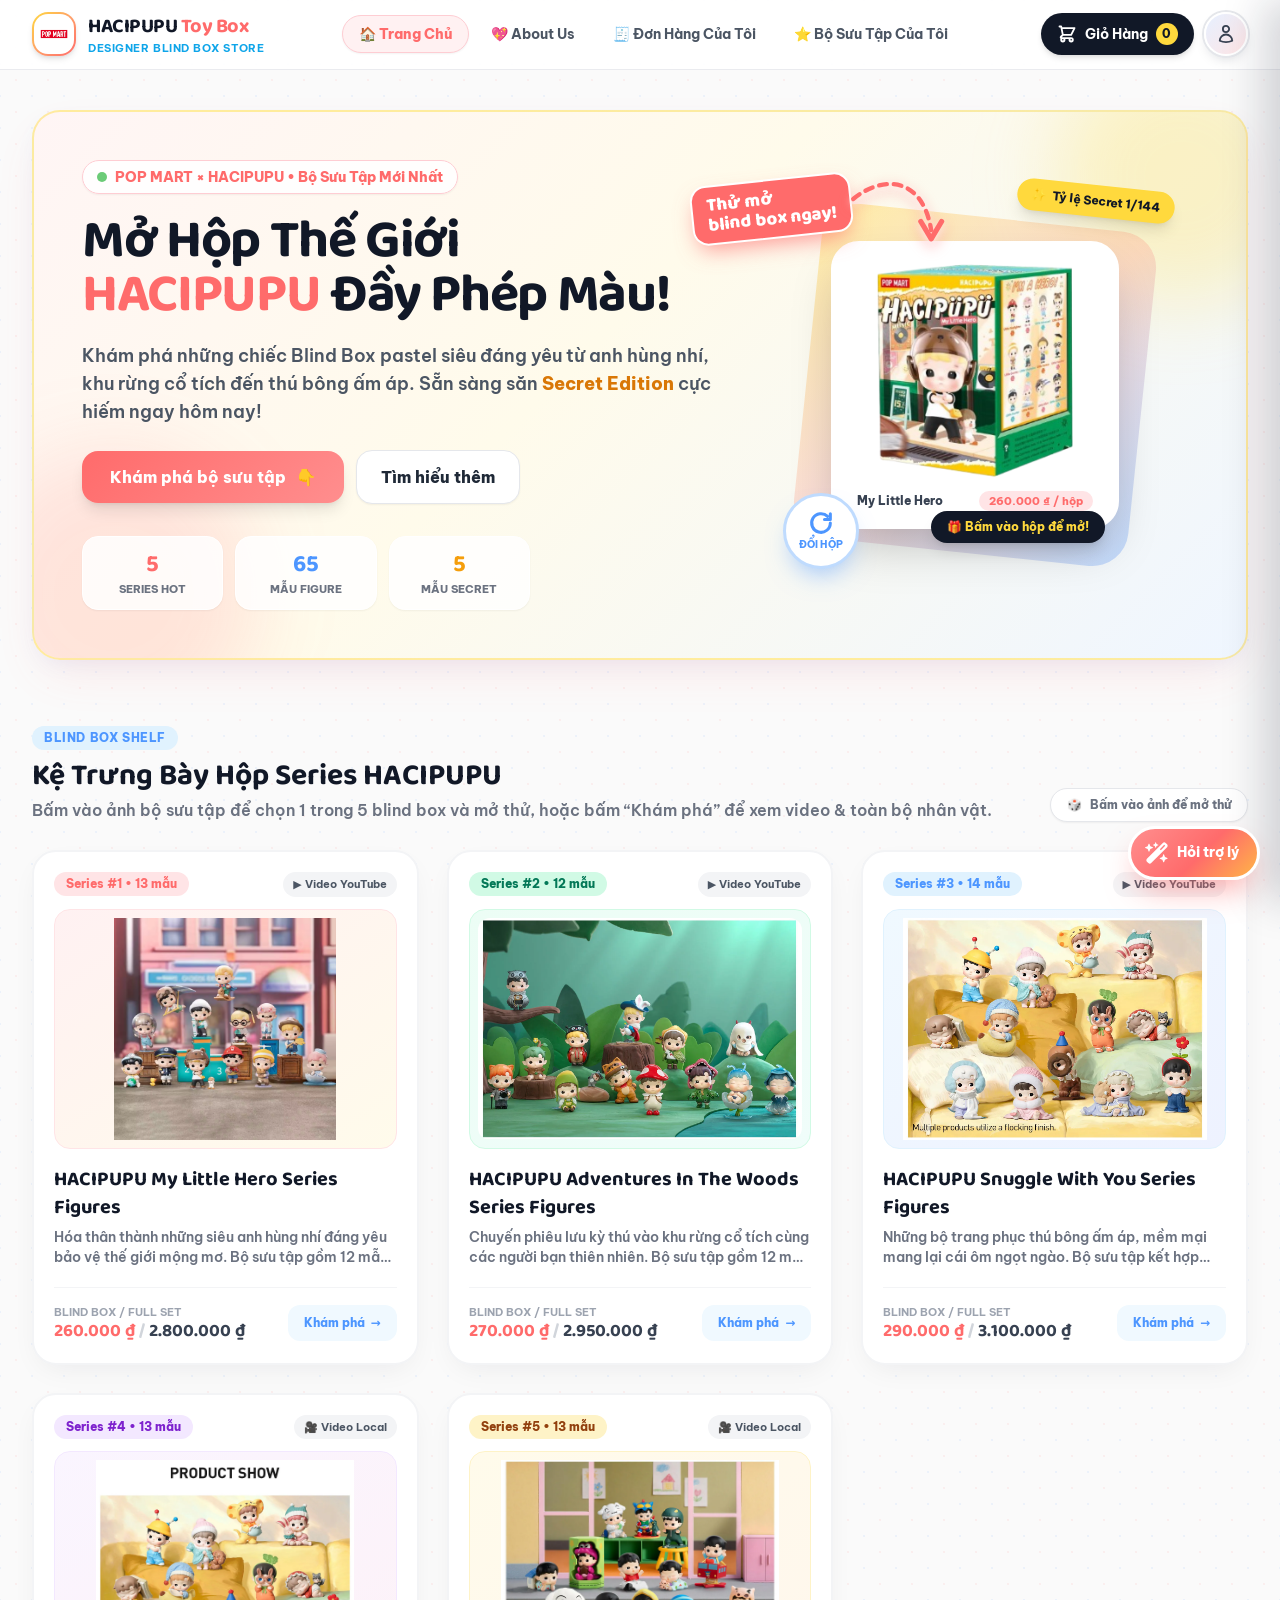
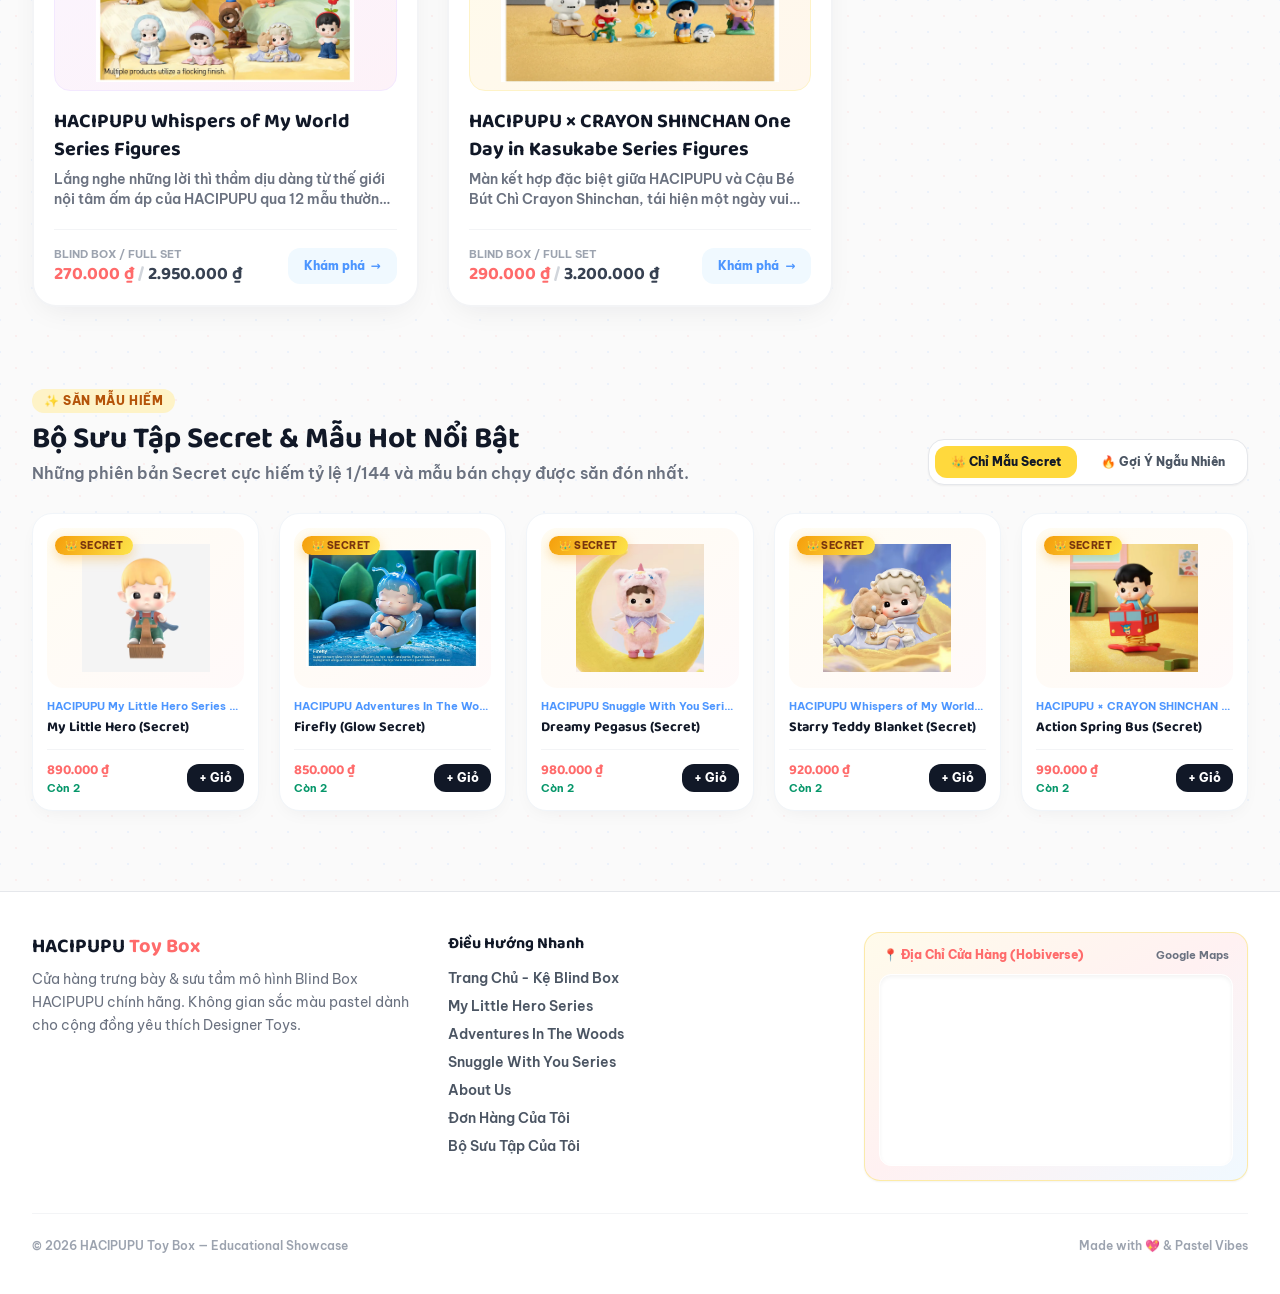
==== commit 076d8206: "summary" ====
--- a/index.html
+++ b/index.html
@@ -4,6 +4,9 @@
   <meta charset="UTF-8" />
   <meta name="viewport" content="width=device-width, initial-scale=1.0" />
   <title>HACIPUPU Toy Box — Cửa Hàng Blind Box Chính Hãng</title>
+  <link rel="icon" href="favicon.svg" type="image/svg+xml" />
+  <link rel="icon" href="favicon-32.png" type="image/png" sizes="32x32" />
+  <link rel="apple-touch-icon" href="apple-touch-icon.png" />
   <link rel="preconnect" href="https://fonts.googleapis.com" />
   <link rel="preconnect" href="https://fonts.gstatic.com" crossorigin />
   <link href="https://fonts.googleapis.com/css2?family=Baloo+2:wght@600;700;800&family=Be+Vietnam+Pro:wght@400;500;600;700;800&display=swap" rel="stylesheet" />
@@ -184,6 +187,7 @@
   <script src="data/seed.js"></script>
   <script src="js/store.js"></script>
   <script src="js/app.js"></script>
+  <script src="js/chatbot.js"></script>
   <script src="js/blindbox.js"></script>
   <script src="js/index.js"></script>
 </body>
--- a/css/styles.css
+++ b/css/styles.css
@@ -228,7 +228,7 @@
 /* Toast Notifications */
 .toast-stack {
   position: fixed;
-  bottom: 24px;
+  bottom: 96px; /* chừa chỗ cho nút Trợ lý ở góc phải dưới */
   right: 24px;
   z-index: 95;
   display: flex;
@@ -559,3 +559,65 @@
 @media (prefers-reduced-motion: reduce) {
   .bb-box, .bb-rays, .animate-float, .animate-float-delay { animation: none !important; }
 }
+
+/* ===================== Trợ lý HACIPUPU (chat box) ===================== */
+.chat-fab {
+  position: fixed; right: 20px; bottom: 20px; z-index: 75;
+  display: inline-flex; align-items: center; gap: 8px;
+  padding: 12px 18px 12px 14px; border-radius: 999px;
+  background: linear-gradient(135deg, #FF8E8E, #FF6B6B 55%, #FFB547); color: #FFFFFF;
+  font-weight: 800; font-size: 0.9rem; border: 3px solid #FFFFFF;
+  box-shadow: 0 16px 32px -10px rgba(255, 107, 107, 0.65);
+  cursor: pointer; transition: transform 0.2s ease, opacity 0.2s ease;
+}
+.chat-fab:hover { transform: translateY(-2px) scale(1.03); }
+.chat-fab:focus-visible { outline: 3px solid var(--sky); outline-offset: 3px; }
+.chat-fab.hidden-fab { opacity: 0; pointer-events: none; transform: scale(0.8); }
+.chat-fab-icon { display: inline-flex; animation: chatWiggle 2.4s ease-in-out infinite; }
+@keyframes chatWiggle { 0%, 80%, 100% { transform: rotate(0); } 85% { transform: rotate(-14deg); } 92% { transform: rotate(10deg); } }
+
+.chat-panel {
+  position: fixed; right: 20px; bottom: 20px; z-index: 76;
+  width: min(380px, calc(100vw - 24px)); height: min(580px, calc(100vh - 100px));
+  display: flex; flex-direction: column; overflow: hidden;
+  background: #FFFFFF; border-radius: 24px; border: 2px solid #FFE5E5;
+  box-shadow: 0 30px 60px -20px rgba(17, 24, 39, 0.45);
+  opacity: 0; pointer-events: none; transform: translateY(16px) scale(0.97); transform-origin: bottom right;
+  transition: opacity 0.2s ease, transform 0.25s cubic-bezier(0.22, 1, 0.36, 1);
+}
+.chat-panel.open { opacity: 1; pointer-events: auto; transform: none; }
+.chat-head { display: flex; align-items: center; justify-content: space-between; gap: 8px; padding: 14px 16px; background: linear-gradient(90deg, #FFF5F5, #FFFBEB, #EFF6FF); border-bottom: 1px solid #F3F4F6; }
+.chat-title { font-family: 'Baloo 2', sans-serif; font-weight: 800; font-size: 1.1rem; color: #111827; line-height: 1.1; }
+.chat-sub { font-size: 0.72rem; font-weight: 700; color: #6B7280; }
+.chat-close { width: 32px; height: 32px; border-radius: 999px; background: #FFFFFF; color: #4B5563; font-weight: 800; cursor: pointer; box-shadow: 0 2px 6px rgba(0, 0, 0, 0.08); }
+.chat-close:hover { background: #F3F4F6; }
+.chat-log { flex: 1; overflow-y: auto; padding: 14px; display: flex; flex-direction: column; gap: 10px; background: #FAFAFA; }
+.chat-msg { max-width: 88%; padding: 10px 13px; border-radius: 16px; font-size: 0.84rem; line-height: 1.5; font-weight: 500; color: #1F2937; overflow-wrap: anywhere; }
+.chat-msg.bot { align-self: flex-start; background: #FFFFFF; border: 1px solid #EEF0F3; border-bottom-left-radius: 6px; }
+.chat-msg.user { align-self: flex-end; background: var(--coral); color: #FFFFFF; border-bottom-right-radius: 6px; font-weight: 700; }
+.chat-msg.typing { display: inline-flex; gap: 4px; padding: 12px 14px; }
+.chat-msg.typing span { width: 7px; height: 7px; border-radius: 999px; background: #CBD5E1; animation: chatDot 1s ease-in-out infinite; }
+.chat-msg.typing span:nth-child(2) { animation-delay: 0.15s; }
+.chat-msg.typing span:nth-child(3) { animation-delay: 0.3s; }
+@keyframes chatDot { 0%, 100% { transform: translateY(0); opacity: 0.5; } 50% { transform: translateY(-4px); opacity: 1; } }
+.chat-link { color: #2563EB; font-weight: 800; text-decoration: underline; text-underline-offset: 2px; }
+.chat-card { display: flex; gap: 10px; align-items: center; margin-top: 8px; padding: 8px; border-radius: 12px; background: #F9FAFB; border: 1px solid #F1F5F9; }
+.chat-card img { width: 48px; height: 48px; object-fit: contain; border-radius: 10px; background: #FFFFFF; flex-shrink: 0; }
+.chat-secret { display: inline-block; padding: 0 6px; border-radius: 999px; background: #FDE047; color: #78350F; font-size: 0.62rem; font-weight: 800; vertical-align: middle; }
+.chat-suggest { display: flex; gap: 6px; overflow-x: auto; padding: 8px 12px; border-top: 1px solid #F3F4F6; background: #FFFFFF; }
+.chat-chip { flex-shrink: 0; padding: 6px 11px; border-radius: 999px; background: #FFF5F5; color: #E05252; border: 1px solid #FFD5D5; font-size: 0.72rem; font-weight: 800; cursor: pointer; white-space: nowrap; }
+.chat-chip:hover { background: #FFE5E5; }
+.chat-form { display: flex; gap: 8px; padding: 10px 12px 12px; background: #FFFFFF; }
+.chat-input { flex: 1; min-width: 0; padding: 10px 14px; border-radius: 999px; border: 1px solid #E5E7EB; font-size: 0.85rem; font-weight: 600; }
+.chat-input:focus { outline: none; border-color: transparent; box-shadow: 0 0 0 2px var(--sky); }
+.chat-send { width: 42px; height: 42px; border-radius: 999px; background: var(--coral); color: #FFFFFF; font-size: 1rem; cursor: pointer; flex-shrink: 0; }
+.chat-send:hover { filter: brightness(1.05); }
+@media (max-width: 639px) {
+  .chat-fab-text { display: none; }
+  .chat-fab { padding: 14px; right: 14px; bottom: 14px; }
+  .chat-panel { right: 12px; bottom: 12px; height: calc(100vh - 90px); }
+  .toast-stack { right: 12px; left: 12px; bottom: 84px; }
+}
+@media (prefers-reduced-motion: reduce) {
+  .chat-fab-icon, .chat-msg.typing span { animation: none; }
+}
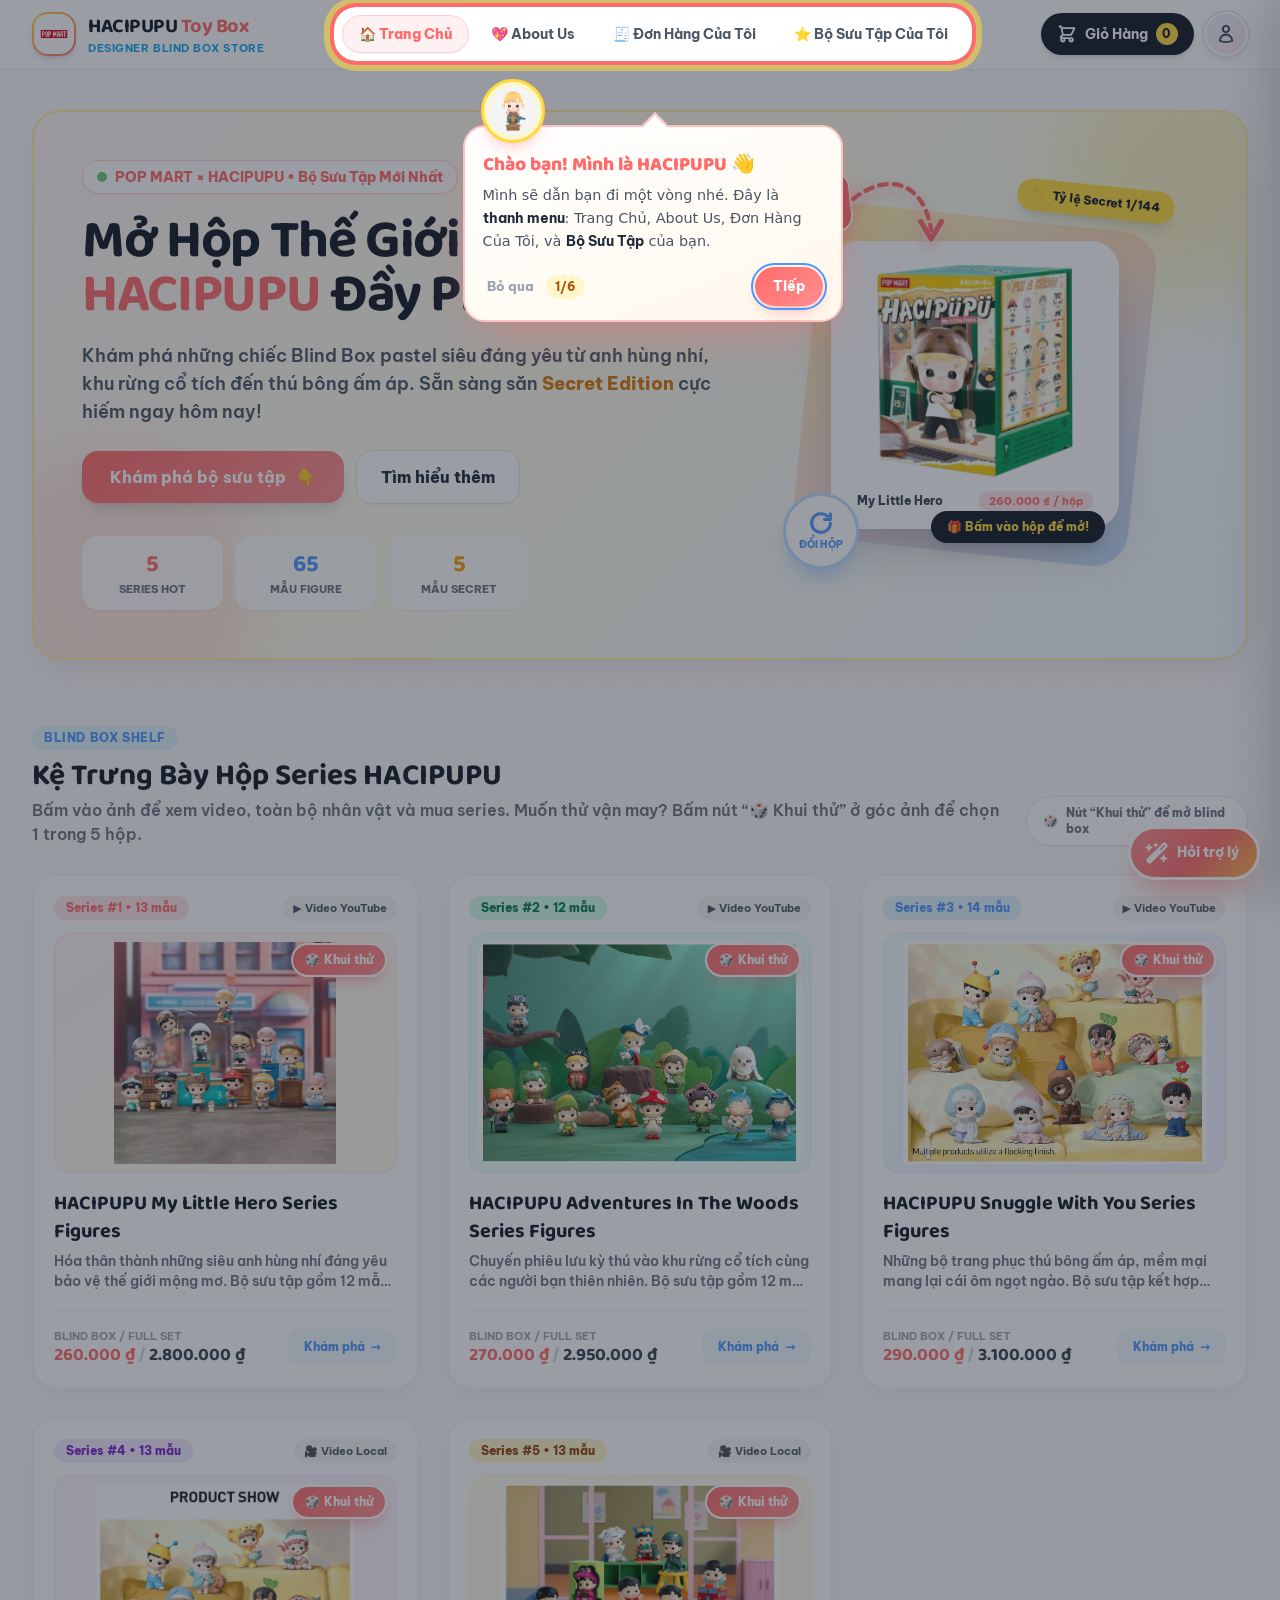
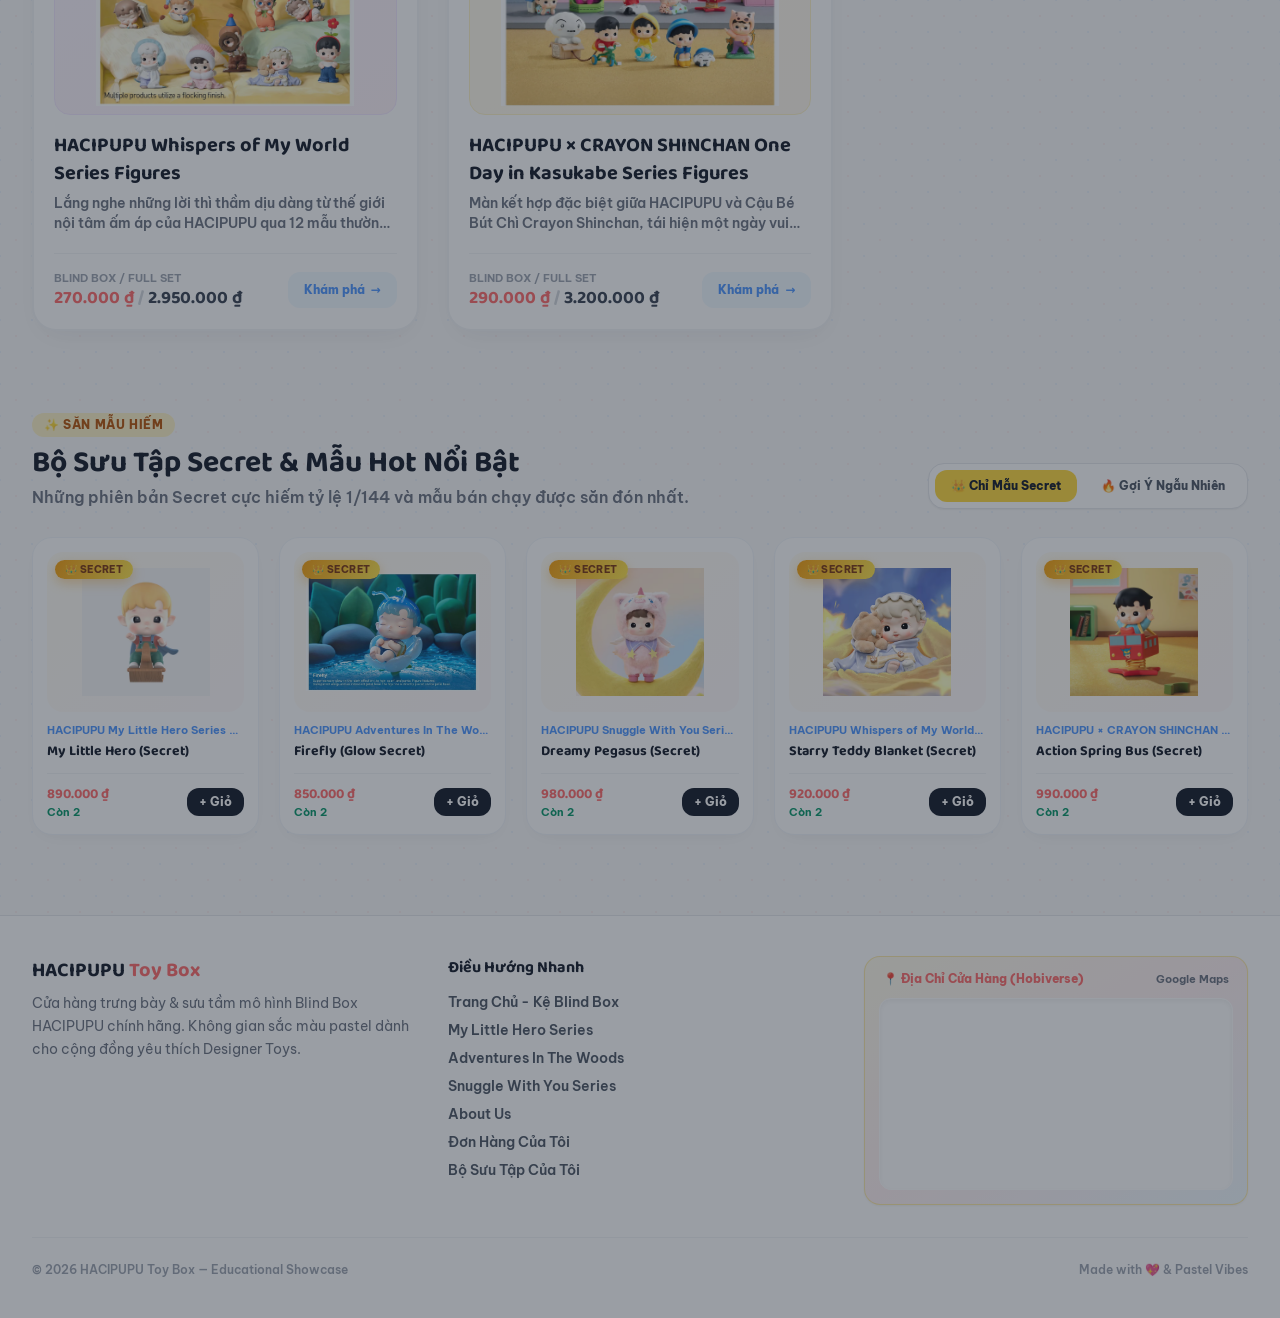
==== commit fe04785d: "summary" ====
--- a/index.html
+++ b/index.html
@@ -4,9 +4,9 @@
   <meta charset="UTF-8" />
   <meta name="viewport" content="width=device-width, initial-scale=1.0" />
   <title>HACIPUPU Toy Box — Cửa Hàng Blind Box Chính Hãng</title>
-  <link rel="icon" href="favicon.svg" type="image/svg+xml" />
-  <link rel="icon" href="favicon-32.png" type="image/png" sizes="32x32" />
-  <link rel="apple-touch-icon" href="apple-touch-icon.png" />
+  <link rel="icon" href="assets/favicon.svg?v=2" type="image/svg+xml" />
+  <link rel="icon" href="assets/favicon-32.png?v=2" type="image/png" sizes="32x32" />
+  <link rel="apple-touch-icon" href="assets/apple-touch-icon.png?v=2" />
   <link rel="preconnect" href="https://fonts.googleapis.com" />
   <link rel="preconnect" href="https://fonts.gstatic.com" crossorigin />
   <link href="https://fonts.googleapis.com/css2?family=Baloo+2:wght@600;700;800&family=Be+Vietnam+Pro:wght@400;500;600;700;800&display=swap" rel="stylesheet" />
@@ -134,11 +134,11 @@
             Kệ Trưng Bày Hộp Series HACIPUPU
           </h2>
           <p class="text-sm sm:text-base text-gray-500 font-semibold mt-1">
-            Bấm vào ảnh bộ sưu tập để chọn 1 trong 5 blind box và mở thử, hoặc bấm “Khám phá” để xem video & toàn bộ nhân vật.
+            Bấm vào ảnh để xem video, toàn bộ nhân vật và mua series. Muốn thử vận may? Bấm nút “🎲 Khui thử” ở góc ảnh để chọn 1 trong 5 hộp.
           </p>
         </div>
         <div class="inline-flex items-center gap-2 text-xs font-extrabold text-gray-500 bg-white px-4 py-2 rounded-full border border-gray-200 shadow-sm">
-          <span>🎲</span> Bấm vào ảnh để mở thử
+          <span>🎲</span> Nút “Khui thử” để mở blind box
         </div>
       </div>
 
@@ -187,7 +187,9 @@
   <script src="data/seed.js"></script>
   <script src="js/store.js"></script>
   <script src="js/app.js"></script>
+  <script src="js/ai-config.js"></script>
   <script src="js/chatbot.js"></script>
+  <script src="js/tour.js"></script>
   <script src="js/blindbox.js"></script>
   <script src="js/index.js"></script>
 </body>
--- a/css/styles.css
+++ b/css/styles.css
@@ -452,6 +452,19 @@
 .hero-next-btn.is-spinning svg { animation: heroSpin 0.5s cubic-bezier(0.22, 1, 0.36, 1); }
 @keyframes heroSpin { from { transform: rotate(0); } to { transform: rotate(360deg); } }
 
+/* Nút "Khui thử" ở góc ảnh thẻ series */
+.card-unbox-btn {
+  position: absolute; top: 10px; right: 10px; z-index: 3;
+  display: inline-flex; align-items: center; gap: 4px;
+  padding: 6px 12px; border-radius: 999px; border: 2px solid #FFFFFF;
+  background: linear-gradient(135deg, #FF6B6B, #FF8E8E); color: #FFFFFF;
+  font: inherit; font-size: 0.75rem; font-weight: 800; cursor: pointer;
+  box-shadow: 0 8px 16px -6px rgba(255, 107, 107, 0.6);
+  transition: transform 0.18s ease, box-shadow 0.18s ease;
+}
+.card-unbox-btn:hover { transform: translateY(-2px) scale(1.05); box-shadow: 0 12px 20px -6px rgba(255, 107, 107, 0.7); }
+.card-unbox-btn:focus-visible { outline: 3px solid #4D96FF; outline-offset: 2px; }
+
 /* Hiệu ứng đổi ảnh hộp */
 .hero-swap-out { animation: heroSwapOut 0.18s ease-in forwards; }
 .hero-swap-in { animation: heroSwapIn 0.45s cubic-bezier(0.34, 1.56, 0.64, 1); }
@@ -573,6 +586,9 @@
 .chat-fab:hover { transform: translateY(-2px) scale(1.03); }
 .chat-fab:focus-visible { outline: 3px solid var(--sky); outline-offset: 3px; }
 .chat-fab.hidden-fab { opacity: 0; pointer-events: none; transform: scale(0.8); }
+/* Trang nhân viên: chỉ hiện icon, dạng ô vuông bo góc giống icon trên tab */
+.chat-fab.chat-fab--icon { width: 54px; height: 54px; padding: 0; justify-content: center; border-radius: 16px; }
+.chat-fab.chat-fab--icon .chat-fab-text { display: none; }
 .chat-fab-icon { display: inline-flex; animation: chatWiggle 2.4s ease-in-out infinite; }
 @keyframes chatWiggle { 0%, 80%, 100% { transform: rotate(0); } 85% { transform: rotate(-14deg); } 92% { transform: rotate(10deg); } }
 
@@ -621,3 +637,34 @@
 @media (prefers-reduced-motion: reduce) {
   .chat-fab-icon, .chat-msg.typing span { animation: none; }
 }
+
+/* ---------- Hướng dẫn nhanh dạng chỉ tay (js/tour.js) — tông pastel của trang ---------- */
+.tour-blocker { position: fixed; inset: 0; z-index: 200; }
+.tour-spot { position: fixed; z-index: 201; border-radius: 22px; pointer-events: none;
+  box-shadow: 0 0 0 4px var(--coral), 0 0 0 10px rgba(255, 217, 61, 0.55), 0 0 0 9999px rgba(31, 41, 55, 0.45);
+  transition: left 0.28s ease, top 0.28s ease, width 0.28s ease, height 0.28s ease; }
+.tour-pop { position: fixed; z-index: 202; padding-top: 46px; transition: top 0.28s ease, left 0.28s ease; }
+.tour-mascot { position: absolute; top: 0; left: 18px; width: 64px; height: 64px; z-index: 2;
+  border-radius: 999px; background: var(--yellow-soft); object-fit: contain; padding: 4px; border: 3px solid var(--yellow);
+  box-shadow: 0 8px 18px -8px rgba(255, 107, 107, 0.55); animation: tourBob 2.2s ease-in-out infinite; }
+.tour-bubble { position: relative; background: linear-gradient(160deg, #FFFFFF 0%, #FFF8EC 100%); color: #4B5563;
+  border: 2px solid #FFC2C2; border-radius: 22px; padding: 26px 18px 14px;
+  box-shadow: 0 22px 50px -20px rgba(255, 107, 107, 0.55); }
+.tour-bubble::before { content: ""; position: absolute; left: var(--arrow-x, 50%); top: -11px; width: 18px; height: 18px; margin-left: -9px;
+  background: #FFFFFF; border-left: 2px solid #FFC2C2; border-top: 2px solid #FFC2C2; transform: rotate(45deg); }
+.tour-pop.is-above .tour-bubble::before { top: auto; bottom: -11px; background: #FFF8EC; transform: rotate(225deg); }
+.tour-title { font-family: 'Baloo 2', sans-serif; font-weight: 800; font-size: 1.2rem; line-height: 1.3; color: var(--coral); margin-bottom: 6px; }
+.tour-text { font-size: 0.9rem; line-height: 1.6; font-weight: 500; }
+.tour-text b { color: var(--ink); }
+.tour-actions { display: flex; align-items: center; gap: 8px; margin-top: 14px; white-space: nowrap; }
+.tour-gap { flex: 1; }
+.tour-skip, .tour-back { background: none; border: 0; padding: 6px 4px; color: #9CA3AF; font: inherit; font-size: 0.84rem; font-weight: 800; cursor: pointer; }
+.tour-skip:hover, .tour-back:hover { color: var(--coral); }
+.tour-count { padding: 3px 9px; border-radius: 999px; background: var(--yellow-soft); color: #B45309; font-size: 0.78rem; font-weight: 800; }
+.tour-next { background: linear-gradient(135deg, #FF6B6B, #FF8E8E); color: #FFFFFF; border: 0; border-radius: 999px; padding: 9px 18px;
+  font: inherit; font-size: 0.88rem; font-weight: 800; cursor: pointer; box-shadow: 0 8px 18px -6px rgba(255, 107, 107, 0.6);
+  transition: transform 0.15s, box-shadow 0.15s; }
+.tour-next:hover { transform: translateY(-1px); box-shadow: 0 12px 22px -6px rgba(255, 107, 107, 0.7); }
+.tour-next:focus-visible, .tour-skip:focus-visible, .tour-back:focus-visible { outline: 2px solid var(--sky); outline-offset: 2px; }
+@keyframes tourBob { 0%, 100% { transform: translateY(0); } 50% { transform: translateY(-4px); } }
+@media (prefers-reduced-motion: reduce) { .tour-spot, .tour-pop { transition: none; } .tour-mascot { animation: none; } }
